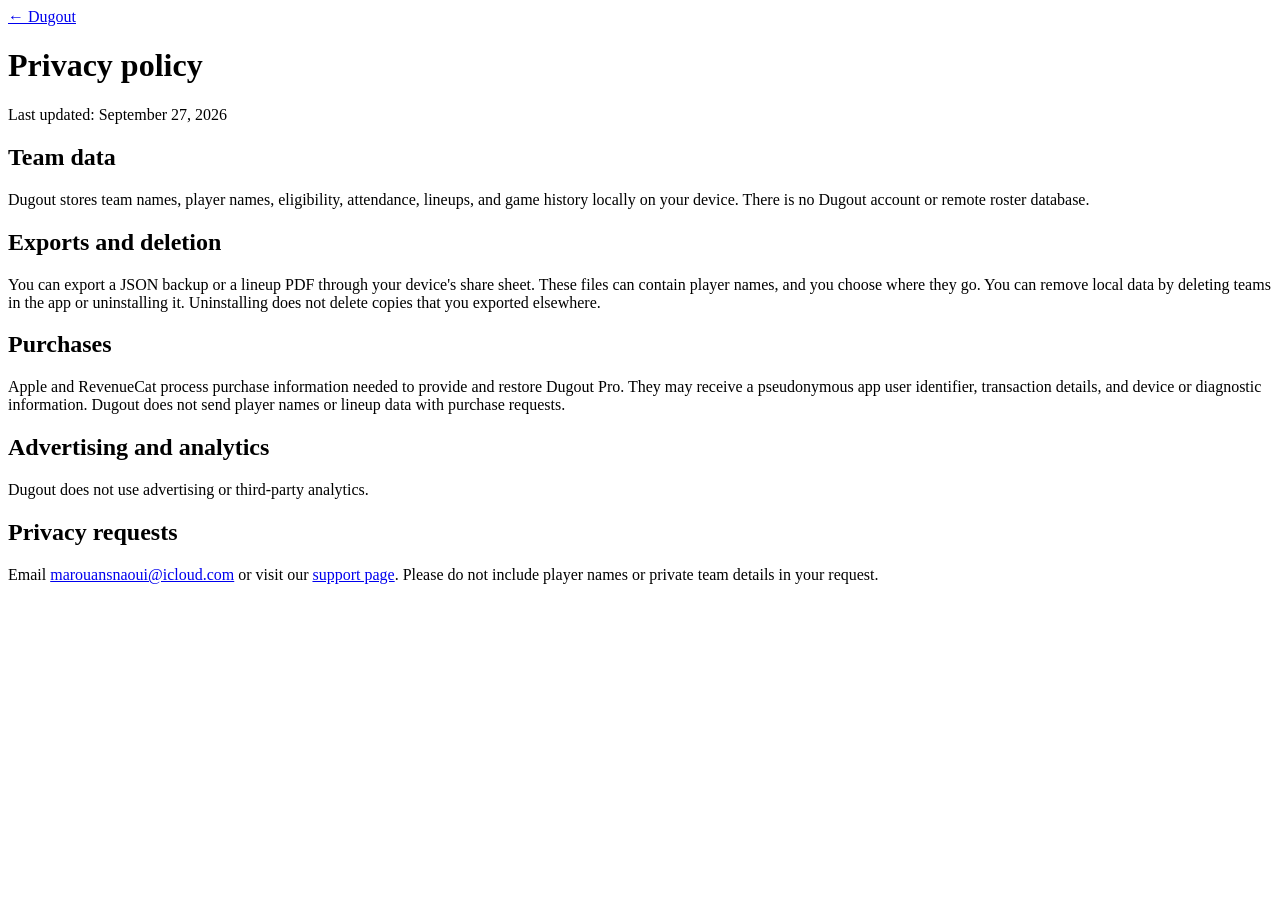
==== privacy.html @ e2c9a402 "Publish Dugout privacy.html" ====
<!doctype html>
<html lang="en">
  <head>
    <meta charset="utf-8">
    <meta name="viewport" content="width=device-width, initial-scale=1">
    <title>Privacy Policy — Dugout</title>
    <meta name="description" content="How Dugout handles team, lineup, and purchase data.">
    <link rel="stylesheet" href="styles.css">
  </head>
  <body>
    <main class="page">
      <a class="back" href="index.html">← Dugout</a>
      <h1>Privacy policy</h1>
      <p class="muted">Last updated: September 27, 2026</p>

      <h2>Team data</h2>
      <p>Dugout stores team names, player names, eligibility, attendance, lineups, and game history locally on your device. There is no Dugout account or remote roster database.</p>

      <h2>Exports and deletion</h2>
      <p>You can export a JSON backup or a lineup PDF through your device's share sheet. These files can contain player names, and you choose where they go. You can remove local data by deleting teams in the app or uninstalling it. Uninstalling does not delete copies that you exported elsewhere.</p>

      <h2>Purchases</h2>
      <p>Apple and RevenueCat process purchase information needed to provide and restore Dugout Pro. They may receive a pseudonymous app user identifier, transaction details, and device or diagnostic information. Dugout does not send player names or lineup data with purchase requests.</p>

      <h2>Advertising and analytics</h2>
      <p>Dugout does not use advertising or third-party analytics.</p>

      <h2>Privacy requests</h2>
      <p>Email <a href="mailto:marouansnaoui@icloud.com">marouansnaoui@icloud.com</a> or visit our <a href="support.html">support page</a>. Please do not include player names or private team details in your request.</p>
    </main>
  </body>
</html>
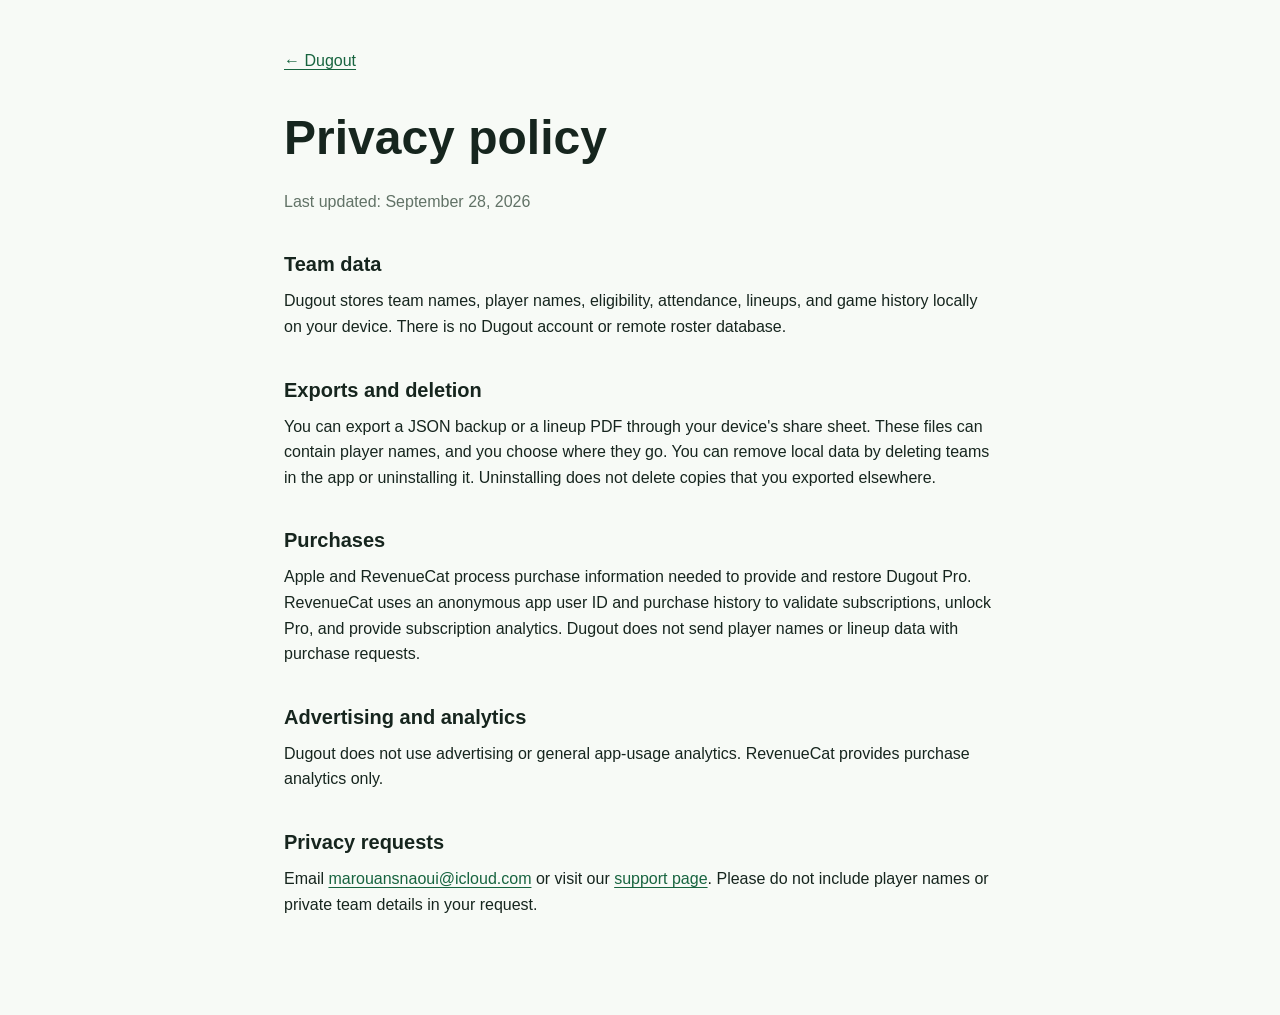
==== commit 6761ae1e: "Clarify subscription analytics in privacy policy" ====
--- a/privacy.html
+++ b/privacy.html
@@ -11,7 +11,7 @@
     <main class="page">
       <a class="back" href="index.html">← Dugout</a>
       <h1>Privacy policy</h1>
-      <p class="muted">Last updated: September 27, 2026</p>
+      <p class="muted">Last updated: September 28, 2026</p>
 
       <h2>Team data</h2>
       <p>Dugout stores team names, player names, eligibility, attendance, lineups, and game history locally on your device. There is no Dugout account or remote roster database.</p>
@@ -20,13 +20,14 @@
       <p>You can export a JSON backup or a lineup PDF through your device's share sheet. These files can contain player names, and you choose where they go. You can remove local data by deleting teams in the app or uninstalling it. Uninstalling does not delete copies that you exported elsewhere.</p>
 
       <h2>Purchases</h2>
-      <p>Apple and RevenueCat process purchase information needed to provide and restore Dugout Pro. They may receive a pseudonymous app user identifier, transaction details, and device or diagnostic information. Dugout does not send player names or lineup data with purchase requests.</p>
+      <p>Apple and RevenueCat process purchase information needed to provide and restore Dugout Pro. RevenueCat uses an anonymous app user ID and purchase history to validate subscriptions, unlock Pro, and provide subscription analytics. Dugout does not send player names or lineup data with purchase requests.</p>
 
       <h2>Advertising and analytics</h2>
-      <p>Dugout does not use advertising or third-party analytics.</p>
+      <p>Dugout does not use advertising or general app-usage analytics. RevenueCat provides purchase analytics only.</p>
 
       <h2>Privacy requests</h2>
       <p>Email <a href="mailto:marouansnaoui@icloud.com">marouansnaoui@icloud.com</a> or visit our <a href="support.html">support page</a>. Please do not include player names or private team details in your request.</p>
     </main>
   </body>
 </html>
+
--- a/styles.css
+++ b/styles.css
@@ -0,0 +1,19 @@
+:root {
+  color-scheme: light;
+  font-family: -apple-system, BlinkMacSystemFont, "Segoe UI", sans-serif;
+  line-height: 1.6;
+  color: #16251e;
+  background: #f7faf6;
+}
+
+body { margin: 0; }
+.page { box-sizing: border-box; max-width: 760px; margin: 0 auto; padding: 48px 24px 80px; }
+.eyebrow { color: #236848; font-weight: 700; letter-spacing: .1em; text-transform: uppercase; }
+h1 { font-size: clamp(2rem, 6vw, 3rem); line-height: 1.15; margin: 12px 0 24px; }
+h2 { font-size: 1.25rem; margin: 34px 0 8px; }
+p { margin: 0 0 18px; }
+a { color: #17643f; text-underline-offset: 3px; }
+a:focus-visible { outline: 3px solid #17643f; outline-offset: 4px; }
+nav { display: flex; flex-wrap: wrap; gap: 20px; margin-top: 32px; }
+.back { display: inline-block; margin-bottom: 24px; }
+.muted { color: #617266; }
